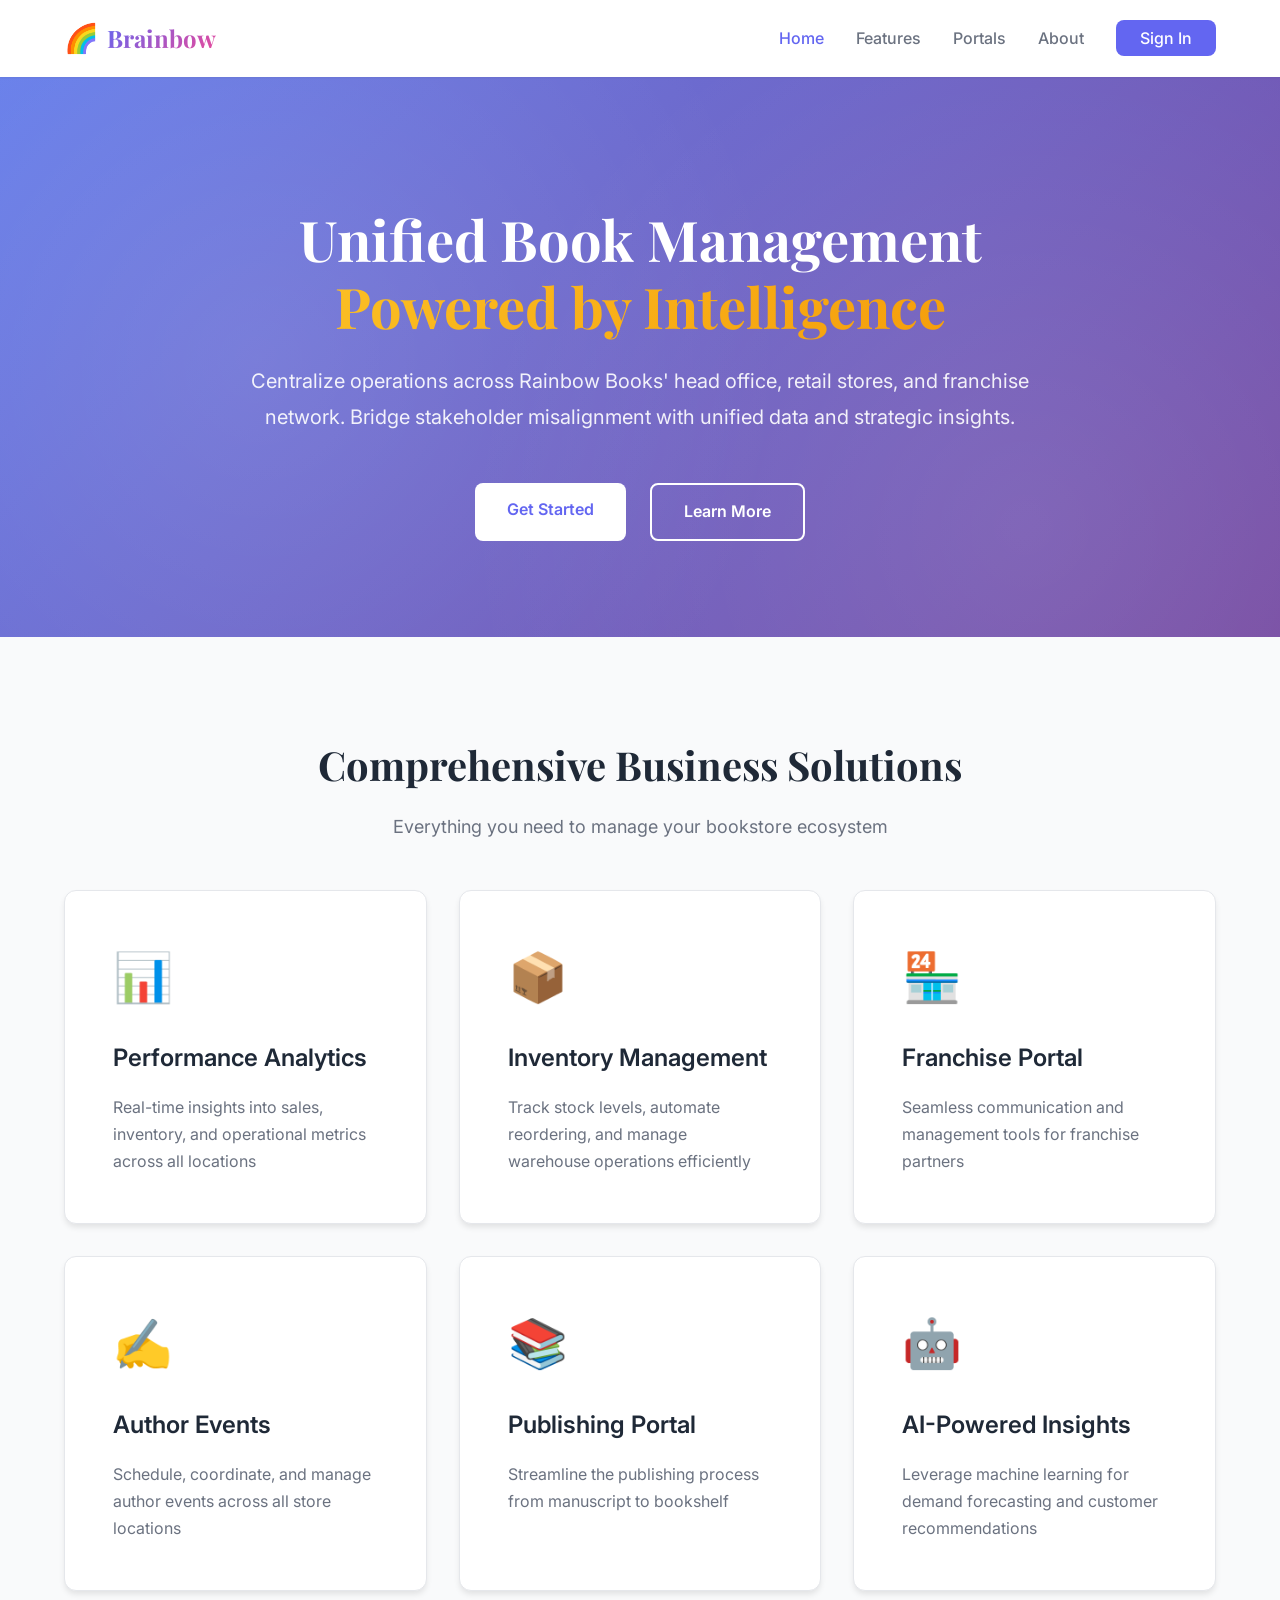
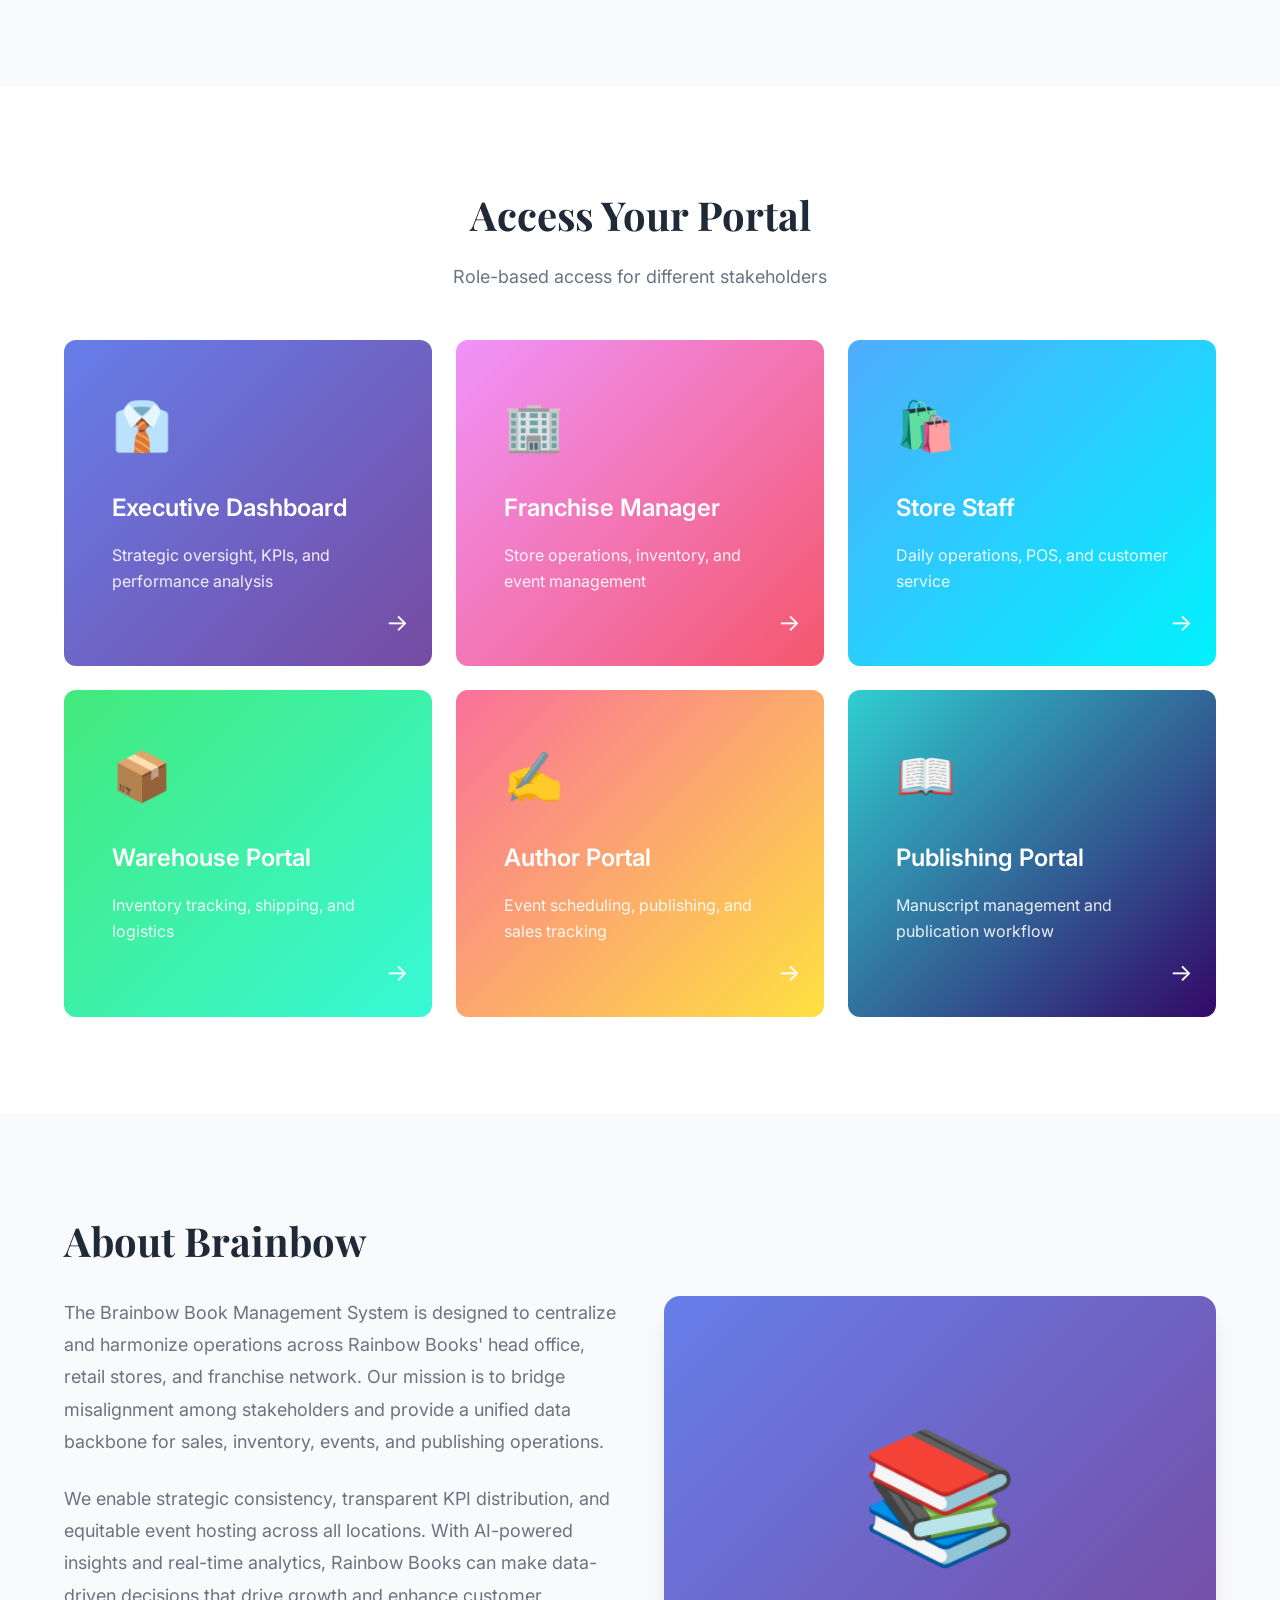
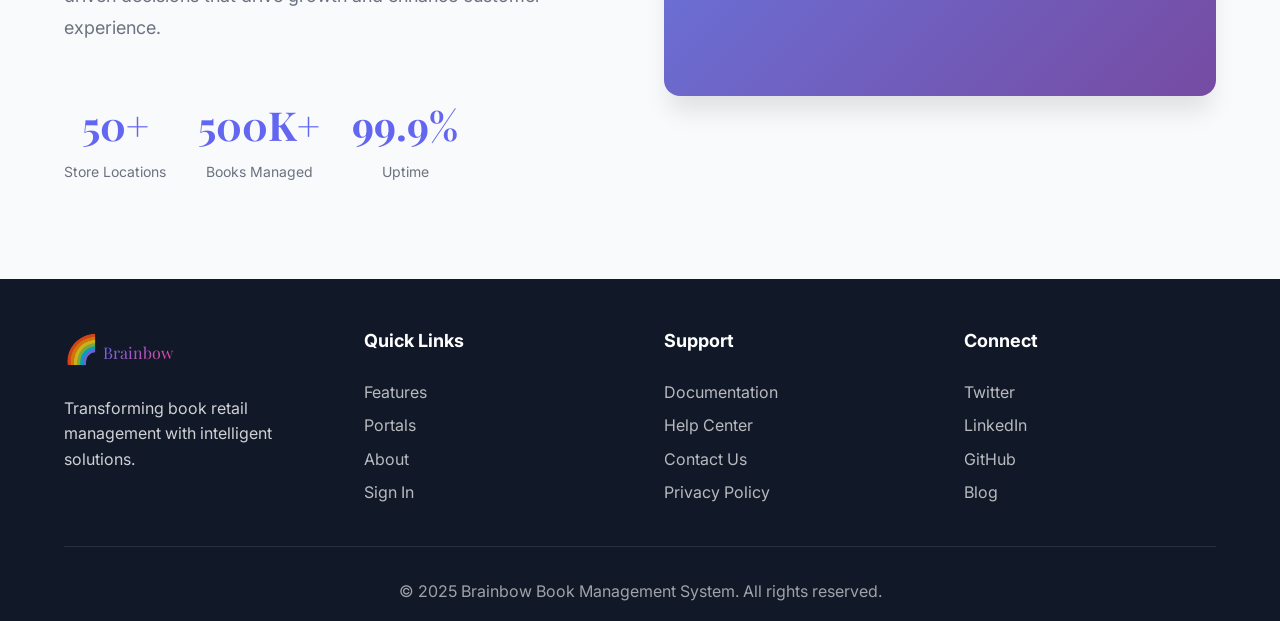
==== index.html @ 2e77a3ae "Implement initial project structure and setup" ====
<!DOCTYPE html>
<html lang="en">
<head>
    <meta charset="UTF-8">
    <meta name="viewport" content="width=device-width, initial-scale=1.0">
    <title>Brainbow Book Management System</title>
    <link rel="stylesheet" href="styles.css">
    <link rel="preconnect" href="https://fonts.googleapis.com">
    <link rel="preconnect" href="https://fonts.gstatic.com" crossorigin>
    <link href="https://fonts.googleapis.com/css2?family=Inter:wght@300;400;500;600;700&family=Playfair+Display:wght@600;700&display=swap" rel="stylesheet">
</head>
<body>
    <!-- Navigation -->
    <nav class="navbar">
        <div class="container">
            <div class="nav-brand">
                <div class="logo">
                    <span class="rainbow-icon">🌈</span>
                    <span class="brand-text">Brainbow</span>
                </div>
            </div>
            <ul class="nav-menu">
                <li><a href="index.html" class="active">Home</a></li>
                <li><a href="#features">Features</a></li>
                <li><a href="#portals">Portals</a></li>
                <li><a href="#about">About</a></li>
                <li><a href="login.html" class="btn-login">Sign In</a></li>
            </ul>
            <div class="hamburger">
                <span></span>
                <span></span>
                <span></span>
            </div>
        </div>
    </nav>

    <!-- Hero Section -->
    <section class="hero">
        <div class="hero-background"></div>
        <div class="container">
            <div class="hero-content">
                <h1 class="hero-title">
                    Unified Book Management <br>
                    <span class="gradient-text">Powered by Intelligence</span>
                </h1>
                <p class="hero-subtitle">
                    Centralize operations across Rainbow Books' head office, retail stores, and franchise network. 
                    Bridge stakeholder misalignment with unified data and strategic insights.
                </p>
                <div class="hero-buttons">
                    <a href="login.html" class="btn btn-primary">Get Started</a>
                    <a href="#features" class="btn btn-secondary">Learn More</a>
                </div>
            </div>
        </div>
    </section>

    <!-- Features Section -->
    <section id="features" class="features">
        <div class="container">
            <div class="section-header">
                <h2>Comprehensive Business Solutions</h2>
                <p>Everything you need to manage your bookstore ecosystem</p>
            </div>
            <div class="features-grid">
                <div class="feature-card">
                    <div class="feature-icon">📊</div>
                    <h3>Performance Analytics</h3>
                    <p>Real-time insights into sales, inventory, and operational metrics across all locations</p>
                </div>
                <div class="feature-card">
                    <div class="feature-icon">📦</div>
                    <h3>Inventory Management</h3>
                    <p>Track stock levels, automate reordering, and manage warehouse operations efficiently</p>
                </div>
                <div class="feature-card">
                    <div class="feature-icon">🏪</div>
                    <h3>Franchise Portal</h3>
                    <p>Seamless communication and management tools for franchise partners</p>
                </div>
                <div class="feature-card">
                    <div class="feature-icon">✍️</div>
                    <h3>Author Events</h3>
                    <p>Schedule, coordinate, and manage author events across all store locations</p>
                </div>
                <div class="feature-card">
                    <div class="feature-icon">📚</div>
                    <h3>Publishing Portal</h3>
                    <p>Streamline the publishing process from manuscript to bookshelf</p>
                </div>
                <div class="feature-card">
                    <div class="feature-icon">🤖</div>
                    <h3>AI-Powered Insights</h3>
                    <p>Leverage machine learning for demand forecasting and customer recommendations</p>
                </div>
            </div>
        </div>
    </section>

    <!-- Portals Section -->
    <section id="portals" class="portals">
        <div class="container">
            <div class="section-header">
                <h2>Access Your Portal</h2>
                <p>Role-based access for different stakeholders</p>
            </div>
            <div class="portals-grid">
                <a href="executive-dashboard.html" class="portal-card">
                    <div class="portal-icon">👔</div>
                    <h3>Executive Dashboard</h3>
                    <p>Strategic oversight, KPIs, and performance analysis</p>
                    <span class="portal-arrow">→</span>
                </a>
                <a href="franchise-portal.html" class="portal-card">
                    <div class="portal-icon">🏢</div>
                    <h3>Franchise Manager</h3>
                    <p>Store operations, inventory, and event management</p>
                    <span class="portal-arrow">→</span>
                </a>
                <a href="store-portal.html" class="portal-card">
                    <div class="portal-icon">🛍️</div>
                    <h3>Store Staff</h3>
                    <p>Daily operations, POS, and customer service</p>
                    <span class="portal-arrow">→</span>
                </a>
                <a href="warehouse-portal.html" class="portal-card">
                    <div class="portal-icon">📦</div>
                    <h3>Warehouse Portal</h3>
                    <p>Inventory tracking, shipping, and logistics</p>
                    <span class="portal-arrow">→</span>
                </a>
                <a href="author-portal.html" class="portal-card">
                    <div class="portal-icon">✍️</div>
                    <h3>Author Portal</h3>
                    <p>Event scheduling, publishing, and sales tracking</p>
                    <span class="portal-arrow">→</span>
                </a>
                <a href="publishing-portal.html" class="portal-card">
                    <div class="portal-icon">📖</div>
                    <h3>Publishing Portal</h3>
                    <p>Manuscript management and publication workflow</p>
                    <span class="portal-arrow">→</span>
                </a>
            </div>
        </div>
    </section>

    <!-- About Section -->
    <section id="about" class="about">
        <div class="container">
            <div class="about-content">
                <div class="about-text">
                    <h2>About Brainbow</h2>
                    <p>
                        The Brainbow Book Management System is designed to centralize and harmonize operations 
                        across Rainbow Books' head office, retail stores, and franchise network. Our mission is 
                        to bridge misalignment among stakeholders and provide a unified data backbone for sales, 
                        inventory, events, and publishing operations.
                    </p>
                    <p>
                        We enable strategic consistency, transparent KPI distribution, and equitable event hosting 
                        across all locations. With AI-powered insights and real-time analytics, Rainbow Books can 
                        make data-driven decisions that drive growth and enhance customer experience.
                    </p>
                    <div class="stats">
                        <div class="stat">
                            <div class="stat-number">50+</div>
                            <div class="stat-label">Store Locations</div>
                        </div>
                        <div class="stat">
                            <div class="stat-number">500K+</div>
                            <div class="stat-label">Books Managed</div>
                        </div>
                        <div class="stat">
                            <div class="stat-number">99.9%</div>
                            <div class="stat-label">Uptime</div>
                        </div>
                    </div>
                </div>
                <div class="about-image">
                    <div class="image-placeholder">
                        <span class="large-icon">📚</span>
                    </div>
                </div>
            </div>
        </div>
    </section>

    <!-- Footer -->
    <footer class="footer">
        <div class="container">
            <div class="footer-content">
                <div class="footer-section">
                    <div class="logo">
                        <span class="rainbow-icon">🌈</span>
                        <span class="brand-text">Brainbow</span>
                    </div>
                    <p>Transforming book retail management with intelligent solutions.</p>
                </div>
                <div class="footer-section">
                    <h4>Quick Links</h4>
                    <ul>
                        <li><a href="#features">Features</a></li>
                        <li><a href="#portals">Portals</a></li>
                        <li><a href="#about">About</a></li>
                        <li><a href="login.html">Sign In</a></li>
                    </ul>
                </div>
                <div class="footer-section">
                    <h4>Support</h4>
                    <ul>
                        <li><a href="#">Documentation</a></li>
                        <li><a href="#">Help Center</a></li>
                        <li><a href="#">Contact Us</a></li>
                        <li><a href="#">Privacy Policy</a></li>
                    </ul>
                </div>
                <div class="footer-section">
                    <h4>Connect</h4>
                    <ul>
                        <li><a href="#">Twitter</a></li>
                        <li><a href="#">LinkedIn</a></li>
                        <li><a href="#">GitHub</a></li>
                        <li><a href="#">Blog</a></li>
                    </ul>
                </div>
            </div>
            <div class="footer-bottom">
                <p>&copy; 2025 Brainbow Book Management System. All rights reserved.</p>
            </div>
        </div>
    </footer>

    <script src="script.js"></script>
</body>
</html>
---- styles.css ----
/* ===================================
   Global Styles & Variables
   =================================== */

:root {
    /* Color Palette */
    --primary-color: #6366f1;
    --primary-dark: #4f46e5;
    --primary-light: #818cf8;
    --secondary-color: #ec4899;
    --accent-color: #f59e0b;
    
    --success-color: #10b981;
    --warning-color: #f59e0b;
    --danger-color: #ef4444;
    --info-color: #3b82f6;
    
    --text-primary: #1f2937;
    --text-secondary: #6b7280;
    --text-light: #9ca3af;
    
    --bg-primary: #ffffff;
    --bg-secondary: #f9fafb;
    --bg-dark: #111827;
    
    --border-color: #e5e7eb;
    --shadow-sm: 0 1px 2px 0 rgba(0, 0, 0, 0.05);
    --shadow-md: 0 4px 6px -1px rgba(0, 0, 0, 0.1);
    --shadow-lg: 0 10px 15px -3px rgba(0, 0, 0, 0.1);
    --shadow-xl: 0 20px 25px -5px rgba(0, 0, 0, 0.1);
    
    /* Typography */
    --font-body: 'Inter', sans-serif;
    --font-heading: 'Playfair Display', serif;
    
    /* Spacing */
    --spacing-xs: 0.5rem;
    --spacing-sm: 1rem;
    --spacing-md: 1.5rem;
    --spacing-lg: 2rem;
    --spacing-xl: 3rem;
    
    /* Border Radius */
    --radius-sm: 0.375rem;
    --radius-md: 0.5rem;
    --radius-lg: 0.75rem;
    --radius-xl: 1rem;
}

* {
    margin: 0;
    padding: 0;
    box-sizing: border-box;
}

html {
    scroll-behavior: smooth;
}

body {
    font-family: var(--font-body);
    color: var(--text-primary);
    background-color: var(--bg-primary);
    line-height: 1.6;
    overflow-x: hidden;
}

.container {
    max-width: 1200px;
    margin: 0 auto;
    padding: 0 var(--spacing-md);
}

/* ===================================
   Navigation Bar
   =================================== */

.navbar {
    background: rgba(255, 255, 255, 0.95);
    backdrop-filter: blur(10px);
    box-shadow: var(--shadow-sm);
    position: sticky;
    top: 0;
    z-index: 1000;
    transition: all 0.3s ease;
}

.navbar .container {
    display: flex;
    justify-content: space-between;
    align-items: center;
    padding: var(--spacing-sm) var(--spacing-md);
}

.nav-brand .logo {
    display: flex;
    align-items: center;
    gap: 0.5rem;
    font-size: 1.5rem;
    font-weight: 700;
    text-decoration: none;
    color: var(--text-primary);
}

.rainbow-icon {
    font-size: 1.75rem;
}

.brand-text {
    background: linear-gradient(135deg, var(--primary-color), var(--secondary-color));
    -webkit-background-clip: text;
    -webkit-text-fill-color: transparent;
    background-clip: text;
    font-family: var(--font-heading);
}

.nav-menu {
    display: flex;
    list-style: none;
    gap: var(--spacing-lg);
    align-items: center;
}

.nav-menu a {
    text-decoration: none;
    color: var(--text-secondary);
    font-weight: 500;
    transition: color 0.3s ease;
    padding: 0.5rem 0;
}

.nav-menu a:hover,
.nav-menu a.active {
    color: var(--primary-color);
}

.btn-login {
    background: var(--primary-color);
    color: white !important;
    padding: 0.5rem 1.5rem !important;
    border-radius: var(--radius-md);
    transition: all 0.3s ease;
}

.btn-login:hover {
    background: var(--primary-dark);
    transform: translateY(-2px);
}

.hamburger {
    display: none;
    flex-direction: column;
    cursor: pointer;
    gap: 0.25rem;
}

.hamburger span {
    width: 25px;
    height: 3px;
    background: var(--text-primary);
    border-radius: 3px;
    transition: all 0.3s ease;
}

/* ===================================
   Hero Section
   =================================== */

.hero {
    position: relative;
    padding: 8rem 0 6rem;
    overflow: hidden;
    background: linear-gradient(135deg, #667eea 0%, #764ba2 100%);
}

.hero-background {
    position: absolute;
    top: 0;
    left: 0;
    width: 100%;
    height: 100%;
    background: 
        radial-gradient(circle at 20% 50%, rgba(255, 255, 255, 0.1) 0%, transparent 50%),
        radial-gradient(circle at 80% 80%, rgba(255, 255, 255, 0.1) 0%, transparent 50%);
    z-index: 1;
}

.hero .container {
    position: relative;
    z-index: 2;
}

.hero-content {
    max-width: 800px;
    text-align: center;
    margin: 0 auto;
}

.hero-title {
    font-family: var(--font-heading);
    font-size: 3.5rem;
    font-weight: 700;
    color: white;
    margin-bottom: var(--spacing-md);
    line-height: 1.2;
}

.gradient-text {
    background: linear-gradient(135deg, #fbbf24, #f59e0b);
    -webkit-background-clip: text;
    -webkit-text-fill-color: transparent;
    background-clip: text;
}

.hero-subtitle {
    font-size: 1.25rem;
    color: rgba(255, 255, 255, 0.9);
    margin-bottom: var(--spacing-xl);
    line-height: 1.8;
}

.hero-buttons {
    display: flex;
    gap: var(--spacing-md);
    justify-content: center;
    flex-wrap: wrap;
}

.btn {
    padding: 0.875rem 2rem;
    font-size: 1rem;
    font-weight: 600;
    text-decoration: none;
    border-radius: var(--radius-md);
    transition: all 0.3s ease;
    display: inline-block;
}

.btn-primary {
    background: white;
    color: var(--primary-color);
}

.btn-primary:hover {
    transform: translateY(-3px);
    box-shadow: var(--shadow-xl);
}

.btn-secondary {
    background: transparent;
    color: white;
    border: 2px solid white;
}

.btn-secondary:hover {
    background: white;
    color: var(--primary-color);
}

/* ===================================
   Section Headers
   =================================== */

.section-header {
    text-align: center;
    margin-bottom: var(--spacing-xl);
}

.section-header h2 {
    font-family: var(--font-heading);
    font-size: 2.5rem;
    color: var(--text-primary);
    margin-bottom: var(--spacing-sm);
}

.section-header p {
    font-size: 1.125rem;
    color: var(--text-secondary);
}

/* ===================================
   Features Section
   =================================== */

.features {
    padding: 6rem 0;
    background: var(--bg-secondary);
}

.features-grid {
    display: grid;
    grid-template-columns: repeat(auto-fit, minmax(300px, 1fr));
    gap: var(--spacing-lg);
}

.feature-card {
    background: white;
    padding: var(--spacing-xl);
    border-radius: var(--radius-lg);
    box-shadow: var(--shadow-md);
    transition: all 0.3s ease;
    border: 1px solid var(--border-color);
}

.feature-card:hover {
    transform: translateY(-5px);
    box-shadow: var(--shadow-xl);
}

.feature-icon {
    font-size: 3rem;
    margin-bottom: var(--spacing-md);
}

.feature-card h3 {
    font-size: 1.5rem;
    color: var(--text-primary);
    margin-bottom: var(--spacing-sm);
    font-weight: 600;
}

.feature-card p {
    color: var(--text-secondary);
    line-height: 1.7;
}

/* ===================================
   Portals Section
   =================================== */

.portals {
    padding: 6rem 0;
    background: white;
}

.portals-grid {
    display: grid;
    grid-template-columns: repeat(auto-fit, minmax(280px, 1fr));
    gap: var(--spacing-md);
}

.portal-card {
    position: relative;
    background: linear-gradient(135deg, #667eea 0%, #764ba2 100%);
    padding: var(--spacing-xl);
    border-radius: var(--radius-lg);
    text-decoration: none;
    color: white;
    transition: all 0.3s ease;
    overflow: hidden;
}

.portal-card::before {
    content: '';
    position: absolute;
    top: 0;
    left: 0;
    width: 100%;
    height: 100%;
    background: linear-gradient(135deg, rgba(255,255,255,0.1) 0%, transparent 100%);
    opacity: 0;
    transition: opacity 0.3s ease;
}

.portal-card:hover::before {
    opacity: 1;
}

.portal-card:hover {
    transform: translateY(-5px);
    box-shadow: var(--shadow-xl);
}

.portal-card:nth-child(1) {
    background: linear-gradient(135deg, #667eea 0%, #764ba2 100%);
}

.portal-card:nth-child(2) {
    background: linear-gradient(135deg, #f093fb 0%, #f5576c 100%);
}

.portal-card:nth-child(3) {
    background: linear-gradient(135deg, #4facfe 0%, #00f2fe 100%);
}

.portal-card:nth-child(4) {
    background: linear-gradient(135deg, #43e97b 0%, #38f9d7 100%);
}

.portal-card:nth-child(5) {
    background: linear-gradient(135deg, #fa709a 0%, #fee140 100%);
}

.portal-card:nth-child(6) {
    background: linear-gradient(135deg, #30cfd0 0%, #330867 100%);
}

.portal-icon {
    font-size: 3rem;
    margin-bottom: var(--spacing-md);
}

.portal-card h3 {
    font-size: 1.5rem;
    margin-bottom: var(--spacing-sm);
    font-weight: 600;
}

.portal-card p {
    color: rgba(255, 255, 255, 0.9);
    margin-bottom: var(--spacing-md);
}

.portal-arrow {
    position: absolute;
    bottom: var(--spacing-md);
    right: var(--spacing-md);
    font-size: 1.5rem;
    transition: transform 0.3s ease;
}

.portal-card:hover .portal-arrow {
    transform: translateX(5px);
}

/* ===================================
   About Section
   =================================== */

.about {
    padding: 6rem 0;
    background: var(--bg-secondary);
}

.about-content {
    display: grid;
    grid-template-columns: 1fr 1fr;
    gap: var(--spacing-xl);
    align-items: center;
}

.about-text h2 {
    font-family: var(--font-heading);
    font-size: 2.5rem;
    color: var(--text-primary);
    margin-bottom: var(--spacing-md);
}

.about-text p {
    font-size: 1.125rem;
    color: var(--text-secondary);
    margin-bottom: var(--spacing-md);
    line-height: 1.8;
}

.stats {
    display: flex;
    gap: var(--spacing-lg);
    margin-top: var(--spacing-xl);
}

.stat {
    text-align: center;
}

.stat-number {
    font-size: 2.5rem;
    font-weight: 700;
    color: var(--primary-color);
    font-family: var(--font-heading);
}

.stat-label {
    color: var(--text-secondary);
    font-size: 0.875rem;
    margin-top: 0.25rem;
}

.about-image {
    display: flex;
    justify-content: center;
    align-items: center;
}

.image-placeholder {
    width: 100%;
    height: 400px;
    background: linear-gradient(135deg, #667eea 0%, #764ba2 100%);
    border-radius: var(--radius-xl);
    display: flex;
    justify-content: center;
    align-items: center;
    box-shadow: var(--shadow-xl);
}

.large-icon {
    font-size: 8rem;
}

/* ===================================
   Footer
   =================================== */

.footer {
    background: var(--bg-dark);
    color: rgba(255, 255, 255, 0.8);
    padding: 3rem 0 1rem;
}

.footer-content {
    display: grid;
    grid-template-columns: repeat(auto-fit, minmax(200px, 1fr));
    gap: var(--spacing-xl);
    margin-bottom: var(--spacing-lg);
}

.footer-section h4 {
    color: white;
    margin-bottom: var(--spacing-md);
    font-size: 1.125rem;
}

.footer-section ul {
    list-style: none;
}

.footer-section ul li {
    margin-bottom: 0.5rem;
}

.footer-section a {
    color: rgba(255, 255, 255, 0.7);
    text-decoration: none;
    transition: color 0.3s ease;
}

.footer-section a:hover {
    color: var(--primary-light);
}

.footer-section .logo {
    margin-bottom: var(--spacing-md);
}

.footer-bottom {
    text-align: center;
    padding-top: var(--spacing-lg);
    border-top: 1px solid rgba(255, 255, 255, 0.1);
    color: rgba(255, 255, 255, 0.6);
}

/* ===================================
   Dashboard Styles
   =================================== */

.dashboard {
    min-height: 100vh;
    background: var(--bg-secondary);
}

.dashboard-header {
    background: white;
    padding: var(--spacing-lg) 0;
    box-shadow: var(--shadow-sm);
    margin-bottom: var(--spacing-lg);
}

.dashboard-title {
    display: flex;
    align-items: center;
    gap: var(--spacing-md);
}

.dashboard-title h1 {
    font-family: var(--font-heading);
    font-size: 2rem;
    color: var(--text-primary);
}

.dashboard-icon {
    font-size: 2.5rem;
}

.dashboard-content {
    padding: var(--spacing-lg) 0;
}

.dashboard-grid {
    display: grid;
    grid-template-columns: repeat(auto-fit, minmax(250px, 1fr));
    gap: var(--spacing-md);
    margin-bottom: var(--spacing-xl);
}

.stat-card {
    background: white;
    padding: var(--spacing-lg);
    border-radius: var(--radius-lg);
    box-shadow: var(--shadow-md);
    border-left: 4px solid var(--primary-color);
}

.stat-card.success {
    border-left-color: var(--success-color);
}

.stat-card.warning {
    border-left-color: var(--warning-color);
}

.stat-card.danger {
    border-left-color: var(--danger-color);
}

.stat-card h3 {
    font-size: 0.875rem;
    color: var(--text-secondary);
    text-transform: uppercase;
    letter-spacing: 0.5px;
    margin-bottom: 0.5rem;
}

.stat-value {
    font-size: 2rem;
    font-weight: 700;
    color: var(--text-primary);
}

.content-card {
    background: white;
    padding: var(--spacing-xl);
    border-radius: var(--radius-lg);
    box-shadow: var(--shadow-md);
    margin-bottom: var(--spacing-md);
}

.content-card h2 {
    font-size: 1.5rem;
    color: var(--text-primary);
    margin-bottom: var(--spacing-md);
    font-weight: 600;
}

.table-wrapper {
    overflow-x: auto;
}

table {
    width: 100%;
    border-collapse: collapse;
}

thead {
    background: var(--bg-secondary);
}

th {
    text-align: left;
    padding: var(--spacing-sm) var(--spacing-md);
    font-weight: 600;
    color: var(--text-secondary);
    font-size: 0.875rem;
    text-transform: uppercase;
    letter-spacing: 0.5px;
}

td {
    padding: var(--spacing-sm) var(--spacing-md);
    border-bottom: 1px solid var(--border-color);
}

tr:hover {
    background: var(--bg-secondary);
}

.badge {
    display: inline-block;
    padding: 0.25rem 0.75rem;
    border-radius: var(--radius-sm);
    font-size: 0.75rem;
    font-weight: 600;
    text-transform: uppercase;
    letter-spacing: 0.5px;
}

.badge-success {
    background: rgba(16, 185, 129, 0.1);
    color: var(--success-color);
}

.badge-warning {
    background: rgba(245, 158, 11, 0.1);
    color: var(--warning-color);
}

.badge-danger {
    background: rgba(239, 68, 68, 0.1);
    color: var(--danger-color);
}

.badge-info {
    background: rgba(59, 130, 246, 0.1);
    color: var(--info-color);
}

/* ===================================
   Login Page Styles
   =================================== */

.login-page {
    min-height: 100vh;
    display: flex;
    align-items: center;
    justify-content: center;
    background: linear-gradient(135deg, #667eea 0%, #764ba2 100%);
    padding: var(--spacing-lg);
}

.login-container {
    max-width: 450px;
    width: 100%;
}

.login-card {
    background: white;
    padding: var(--spacing-xl);
    border-radius: var(--radius-xl);
    box-shadow: var(--shadow-xl);
}

.login-header {
    text-align: center;
    margin-bottom: var(--spacing-xl);
}

.login-header .logo {
    display: flex;
    justify-content: center;
    align-items: center;
    gap: 0.5rem;
    font-size: 1.75rem;
    font-weight: 700;
    margin-bottom: var(--spacing-md);
}

.login-header h2 {
    font-size: 1.75rem;
    color: var(--text-primary);
    margin-bottom: 0.5rem;
}

.login-header p {
    color: var(--text-secondary);
}

.form-group {
    margin-bottom: var(--spacing-md);
}

.form-group label {
    display: block;
    margin-bottom: 0.5rem;
    color: var(--text-primary);
    font-weight: 500;
}

.form-group input,
.form-group select,
.form-group textarea {
    width: 100%;
    padding: 0.75rem 1rem;
    border: 1px solid var(--border-color);
    border-radius: var(--radius-md);
    font-size: 1rem;
    font-family: var(--font-body);
    transition: all 0.3s ease;
}

.form-group input:focus,
.form-group select:focus,
.form-group textarea:focus {
    outline: none;
    border-color: var(--primary-color);
    box-shadow: 0 0 0 3px rgba(99, 102, 241, 0.1);
}

.btn-full {
    width: 100%;
    padding: 0.875rem;
    background: var(--primary-color);
    color: white;
    border: none;
    border-radius: var(--radius-md);
    font-size: 1rem;
    font-weight: 600;
    cursor: pointer;
    transition: all 0.3s ease;
}

.btn-full:hover {
    background: var(--primary-dark);
    transform: translateY(-2px);
    box-shadow: var(--shadow-lg);
}

.login-footer {
    text-align: center;
    margin-top: var(--spacing-md);
    color: var(--text-secondary);
}

.login-footer a {
    color: var(--primary-color);
    text-decoration: none;
    font-weight: 500;
}

.login-footer a:hover {
    text-decoration: underline;
}

.divider {
    display: flex;
    align-items: center;
    text-align: center;
    margin: var(--spacing-md) 0;
    color: var(--text-light);
}

.divider::before,
.divider::after {
    content: '';
    flex: 1;
    border-bottom: 1px solid var(--border-color);
}

.divider span {
    padding: 0 var(--spacing-sm);
}

.role-selector {
    display: grid;
    grid-template-columns: repeat(2, 1fr);
    gap: var(--spacing-sm);
    margin-bottom: var(--spacing-md);
}

.role-option {
    padding: var(--spacing-sm);
    border: 2px solid var(--border-color);
    border-radius: var(--radius-md);
    text-align: center;
    cursor: pointer;
    transition: all 0.3s ease;
}

.role-option:hover {
    border-color: var(--primary-color);
    background: rgba(99, 102, 241, 0.05);
}

.role-option.selected {
    border-color: var(--primary-color);
    background: rgba(99, 102, 241, 0.1);
}

.role-option-icon {
    font-size: 2rem;
    margin-bottom: 0.5rem;
}

.role-option-name {
    font-size: 0.875rem;
    font-weight: 500;
    color: var(--text-primary);
}

/* ===================================
   Responsive Design
   =================================== */

@media (max-width: 768px) {
    .hamburger {
        display: flex;
    }
    
    .nav-menu {
        position: fixed;
        left: -100%;
        top: 70px;
        flex-direction: column;
        background: white;
        width: 100%;
        text-align: center;
        transition: 0.3s;
        box-shadow: var(--shadow-lg);
        padding: var(--spacing-lg) 0;
    }
    
    .nav-menu.active {
        left: 0;
    }
    
    .hero-title {
        font-size: 2.5rem;
    }
    
    .hero-subtitle {
        font-size: 1.125rem;
    }
    
    .about-content {
        grid-template-columns: 1fr;
    }
    
    .stats {
        flex-direction: column;
        gap: var(--spacing-md);
    }
    
    .section-header h2 {
        font-size: 2rem;
    }
    
    .dashboard-grid {
        grid-template-columns: 1fr;
    }
}

@media (max-width: 480px) {
    .hero-title {
        font-size: 2rem;
    }
    
    .hero-buttons {
        flex-direction: column;
    }
    
    .btn {
        width: 100%;
    }
    
    .role-selector {
        grid-template-columns: 1fr;
    }
}

/* ===================================
   Utility Classes
   =================================== */

.text-center {
    text-align: center;
}

.mt-1 { margin-top: var(--spacing-sm); }
.mt-2 { margin-top: var(--spacing-md); }
.mt-3 { margin-top: var(--spacing-lg); }

.mb-1 { margin-bottom: var(--spacing-sm); }
.mb-2 { margin-bottom: var(--spacing-md); }
.mb-3 { margin-bottom: var(--spacing-lg); }
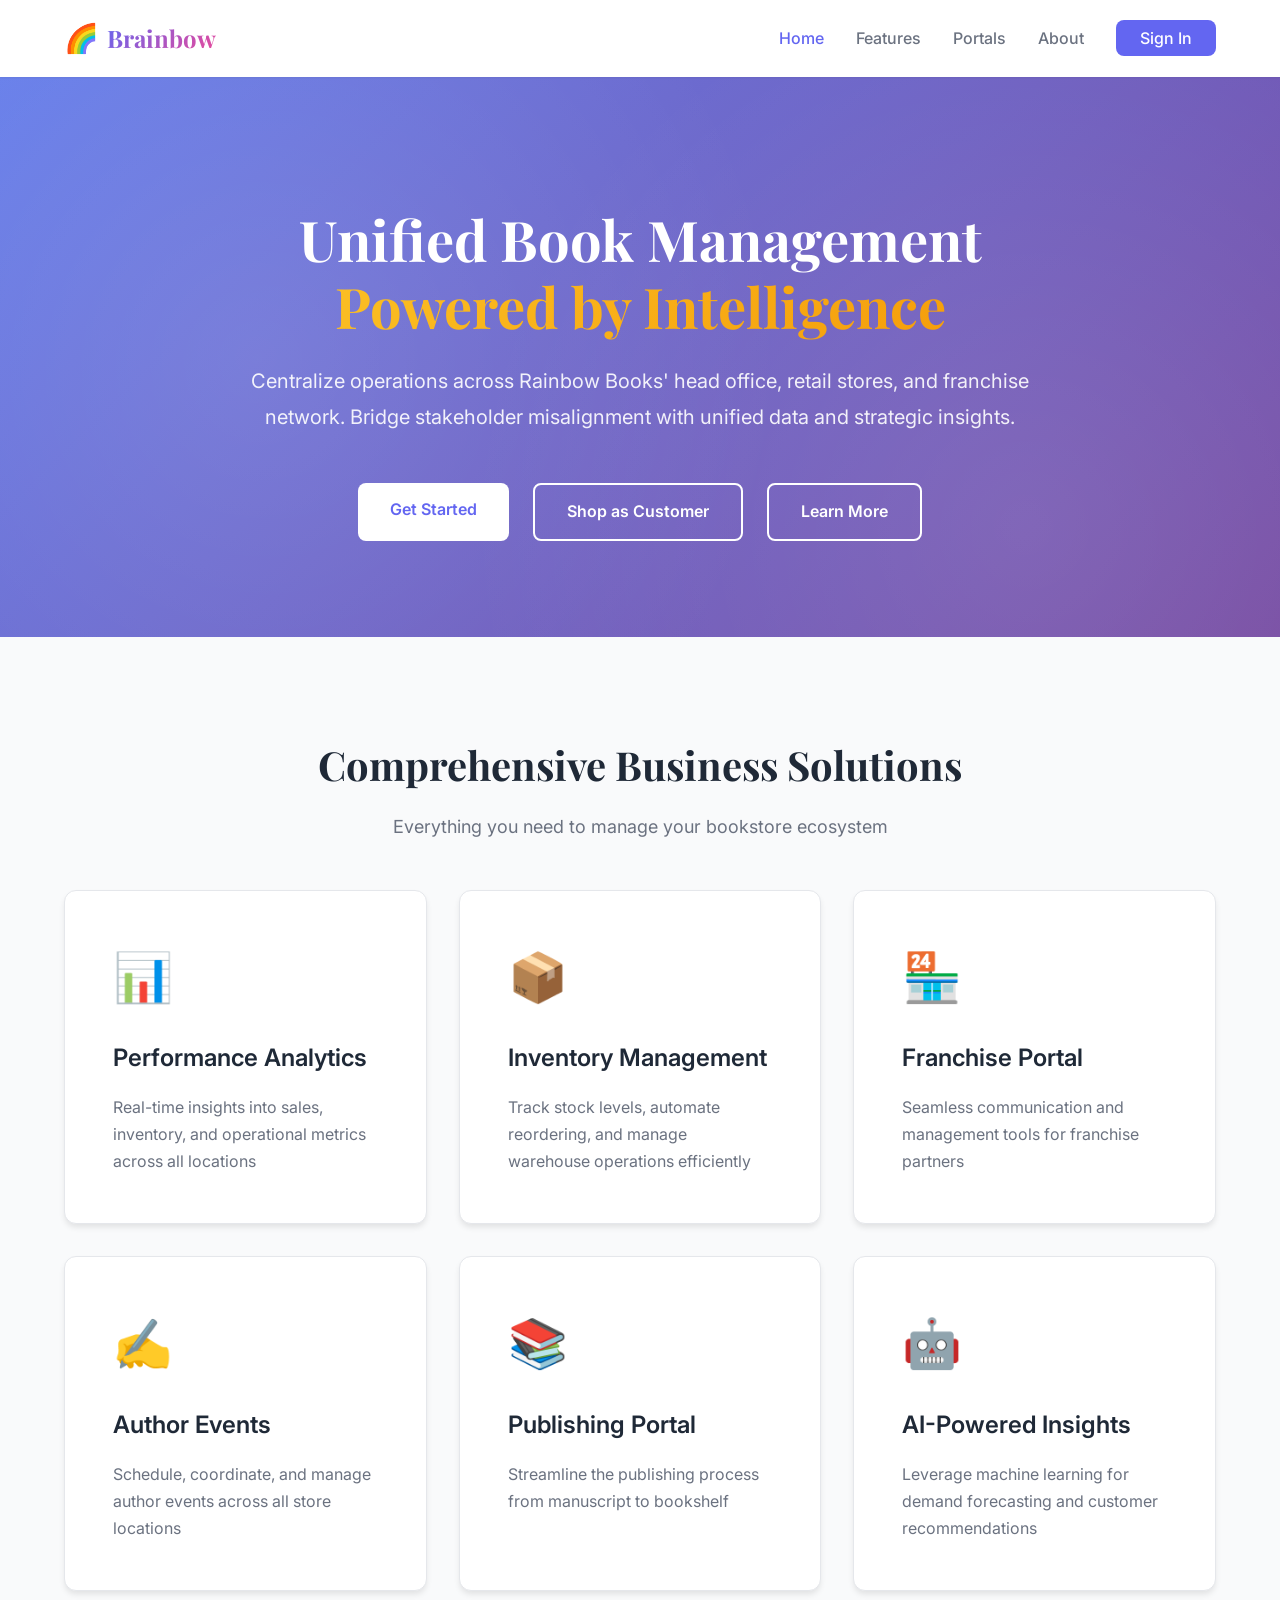
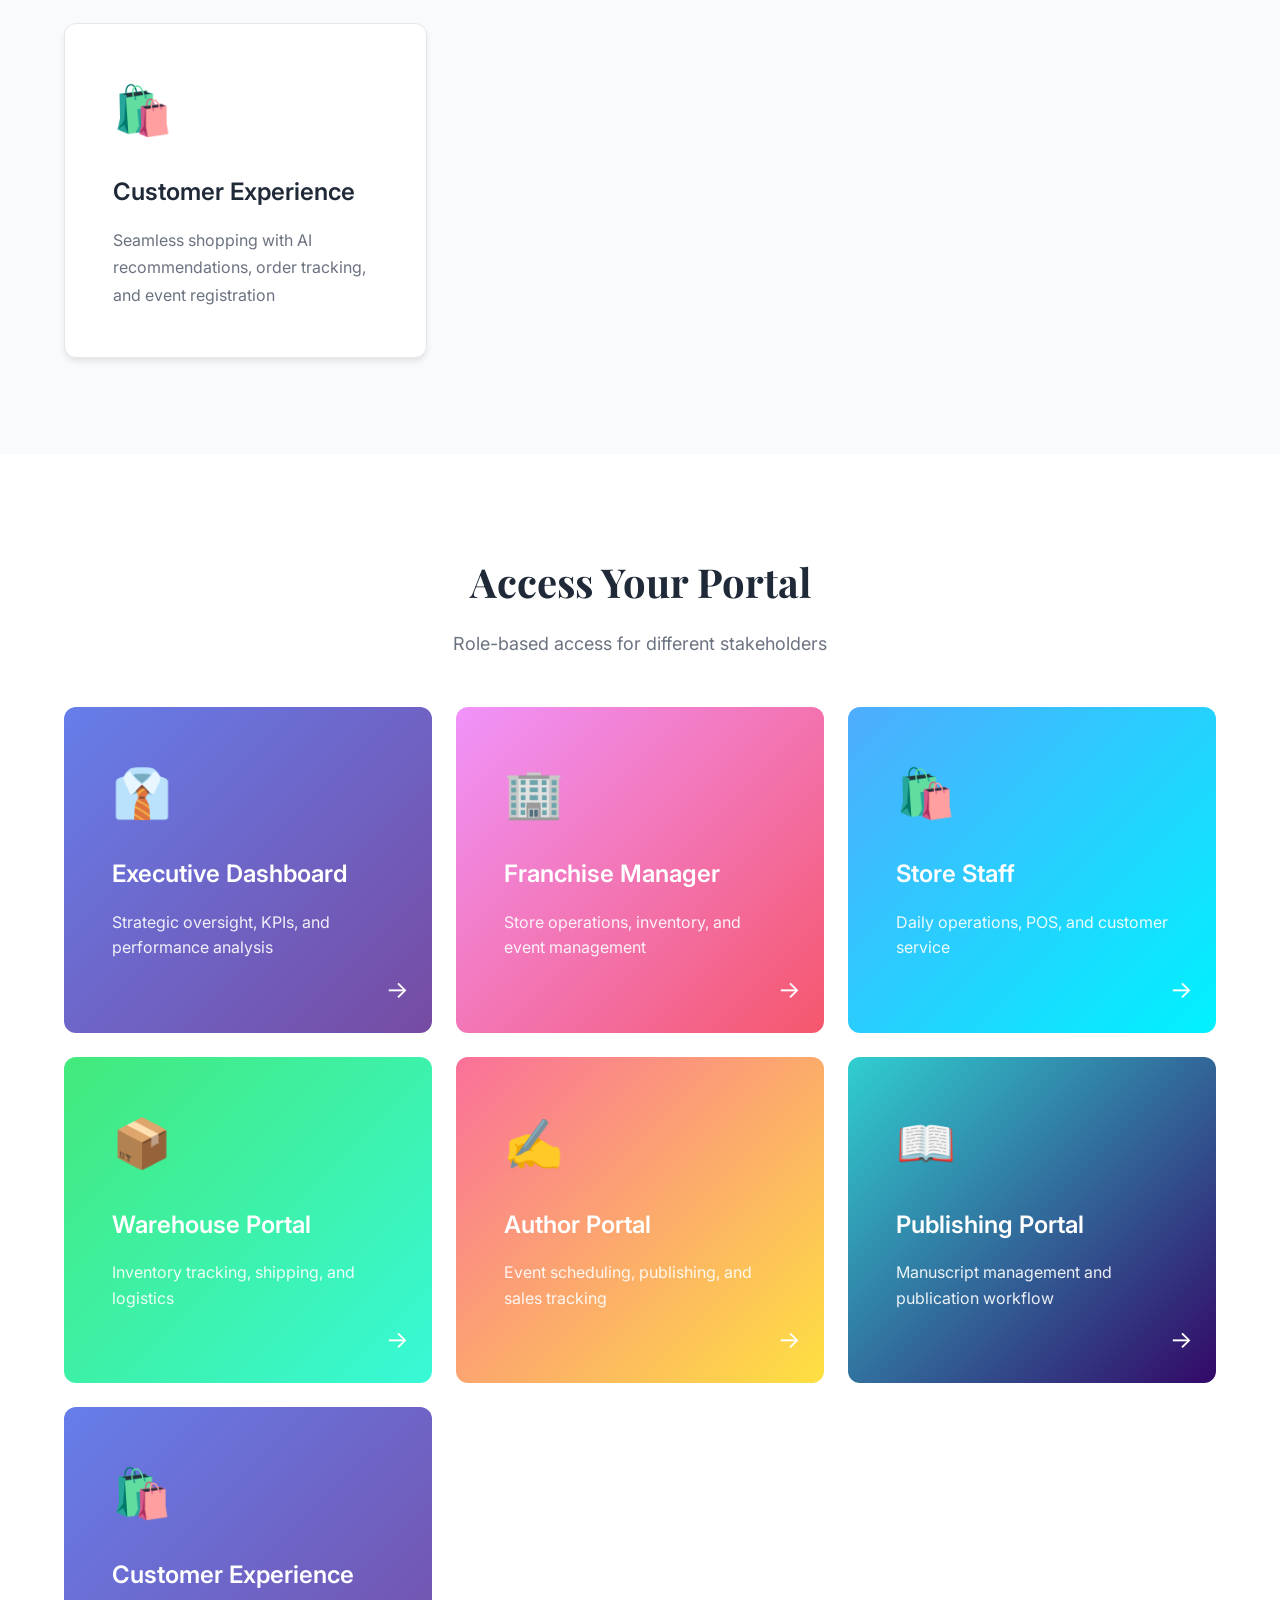
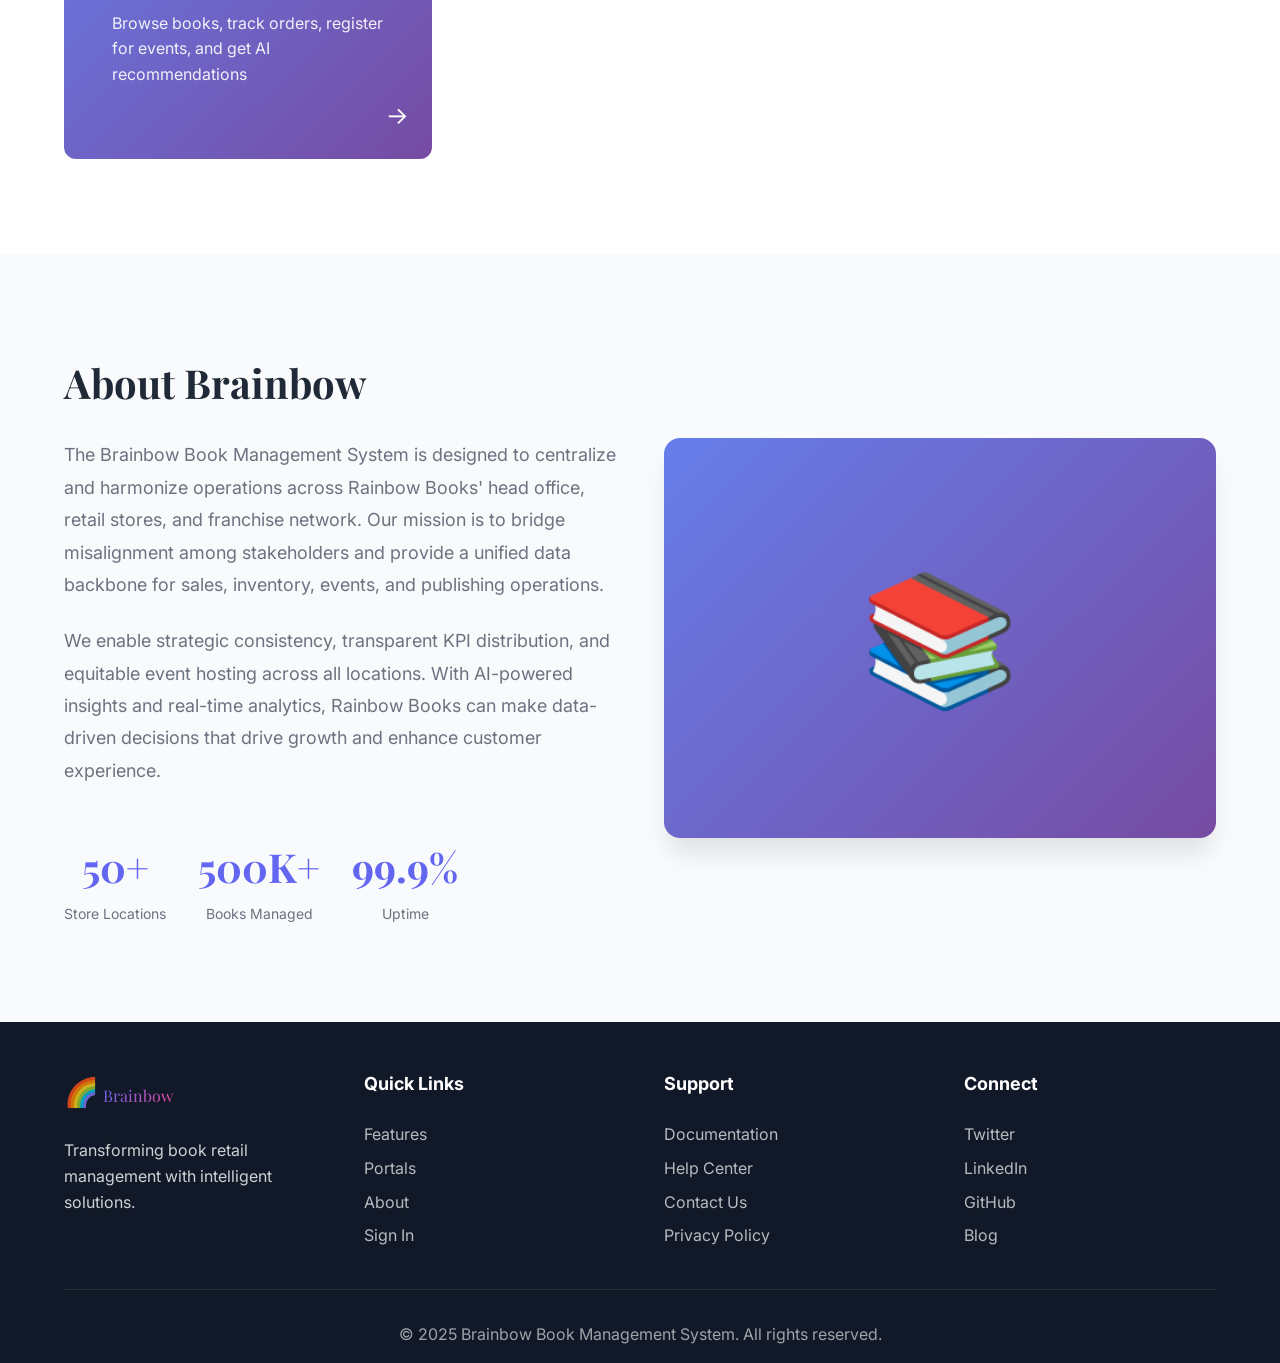
==== commit 4fd24144: "Enhance portal interfaces with new features and updates. Added navigation links for royalties, relea" ====
--- a/index.html
+++ b/index.html
@@ -49,6 +49,7 @@
                 </p>
                 <div class="hero-buttons">
                     <a href="login.html" class="btn btn-primary">Get Started</a>
+                    <a href="customer-portal.html" class="btn btn-secondary">Shop as Customer</a>
                     <a href="#features" class="btn btn-secondary">Learn More</a>
                 </div>
             </div>
@@ -92,6 +93,11 @@
                     <div class="feature-icon">🤖</div>
                     <h3>AI-Powered Insights</h3>
                     <p>Leverage machine learning for demand forecasting and customer recommendations</p>
+                </div>
+                <div class="feature-card">
+                    <div class="feature-icon">🛍️</div>
+                    <h3>Customer Experience</h3>
+                    <p>Seamless shopping with AI recommendations, order tracking, and event registration</p>
                 </div>
             </div>
         </div>
@@ -139,6 +145,12 @@
                     <div class="portal-icon">📖</div>
                     <h3>Publishing Portal</h3>
                     <p>Manuscript management and publication workflow</p>
+                    <span class="portal-arrow">→</span>
+                </a>
+                <a href="customer-portal.html" class="portal-card">
+                    <div class="portal-icon">🛍️</div>
+                    <h3>Customer Experience</h3>
+                    <p>Browse books, track orders, register for events, and get AI recommendations</p>
                     <span class="portal-arrow">→</span>
                 </a>
             </div>
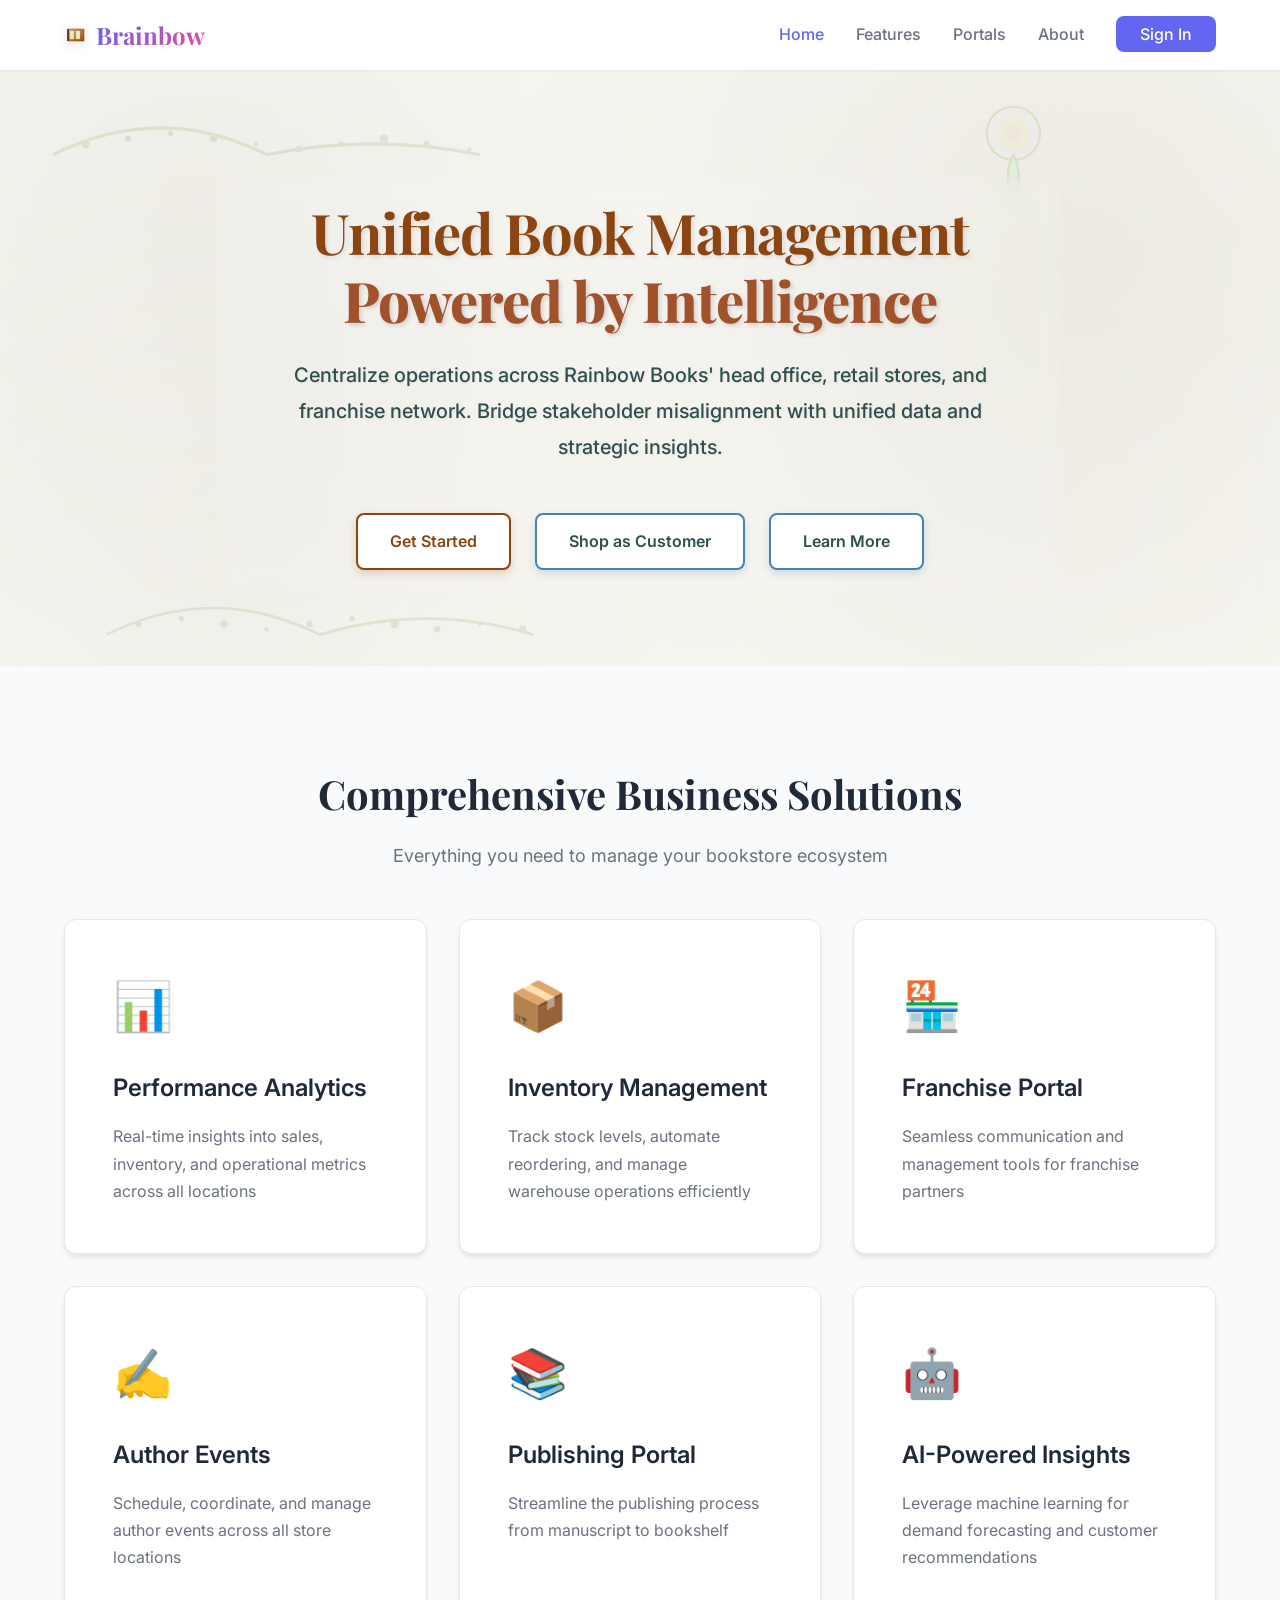
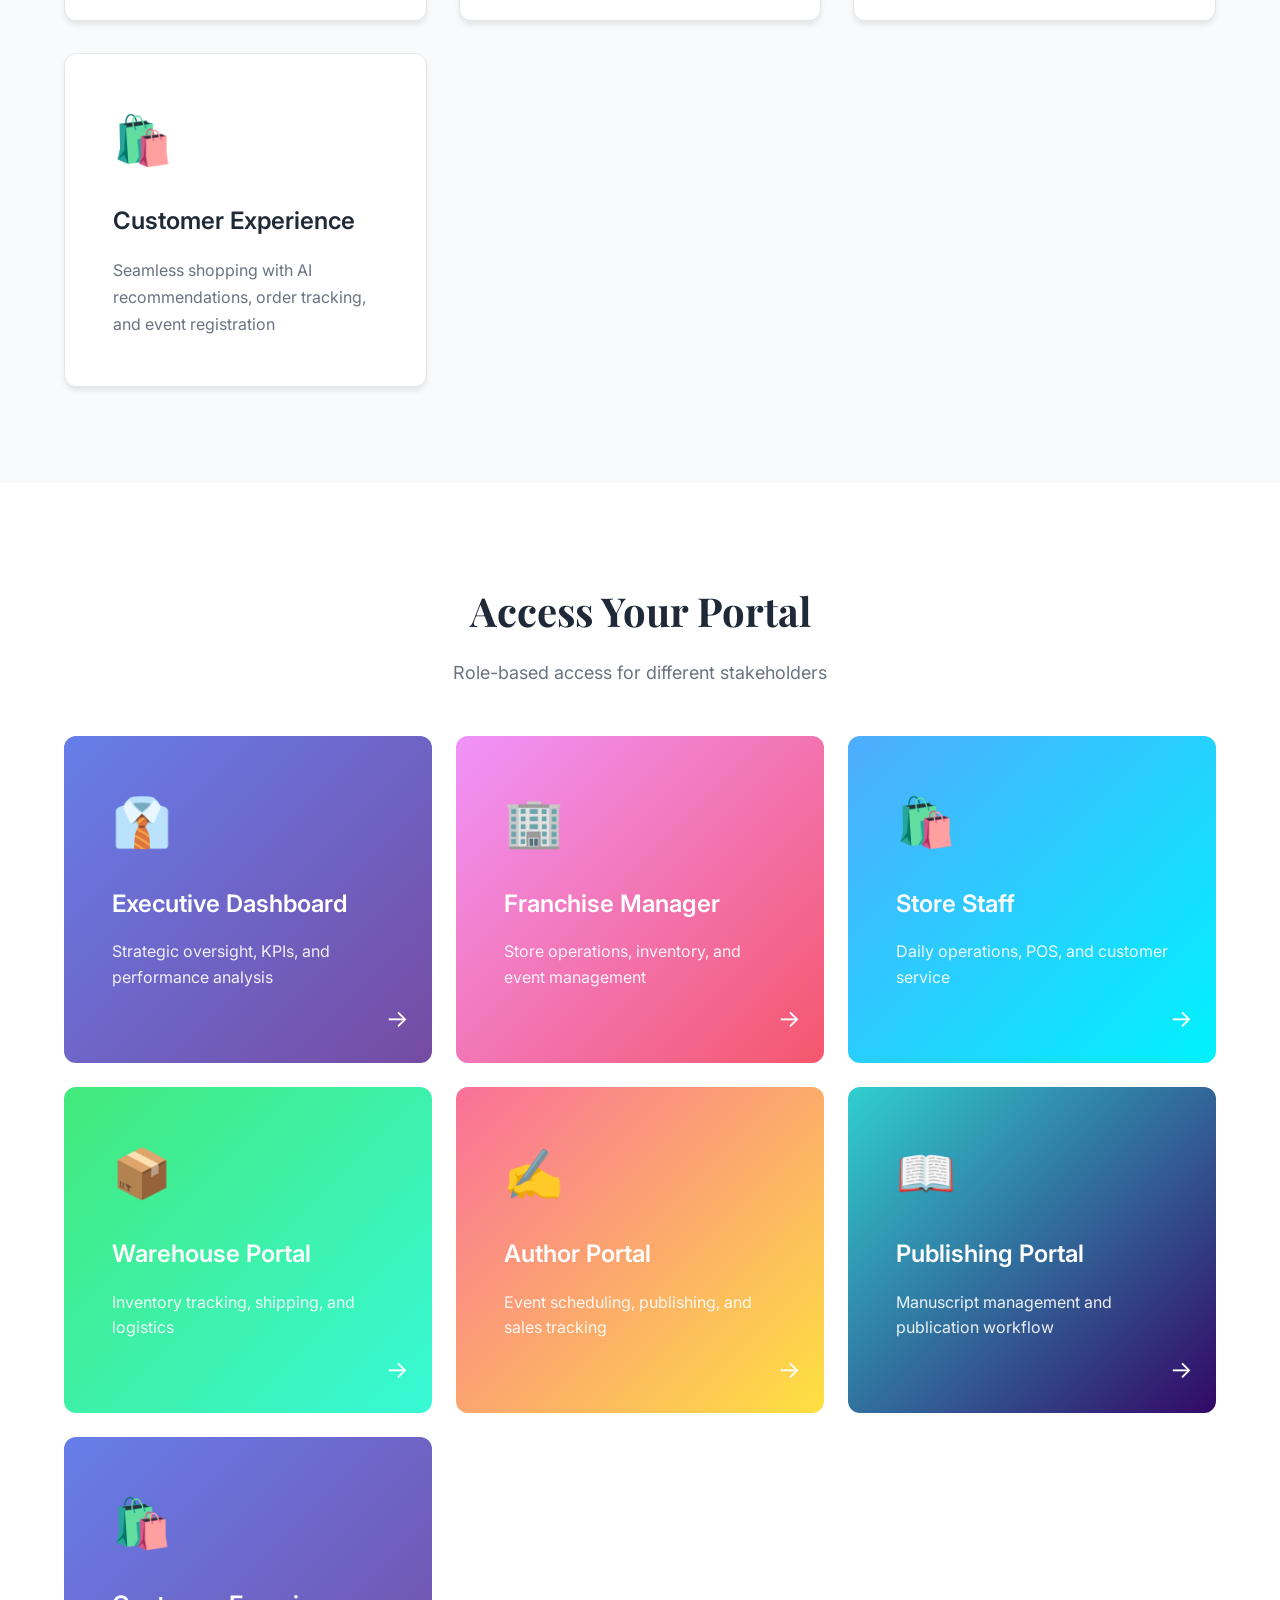
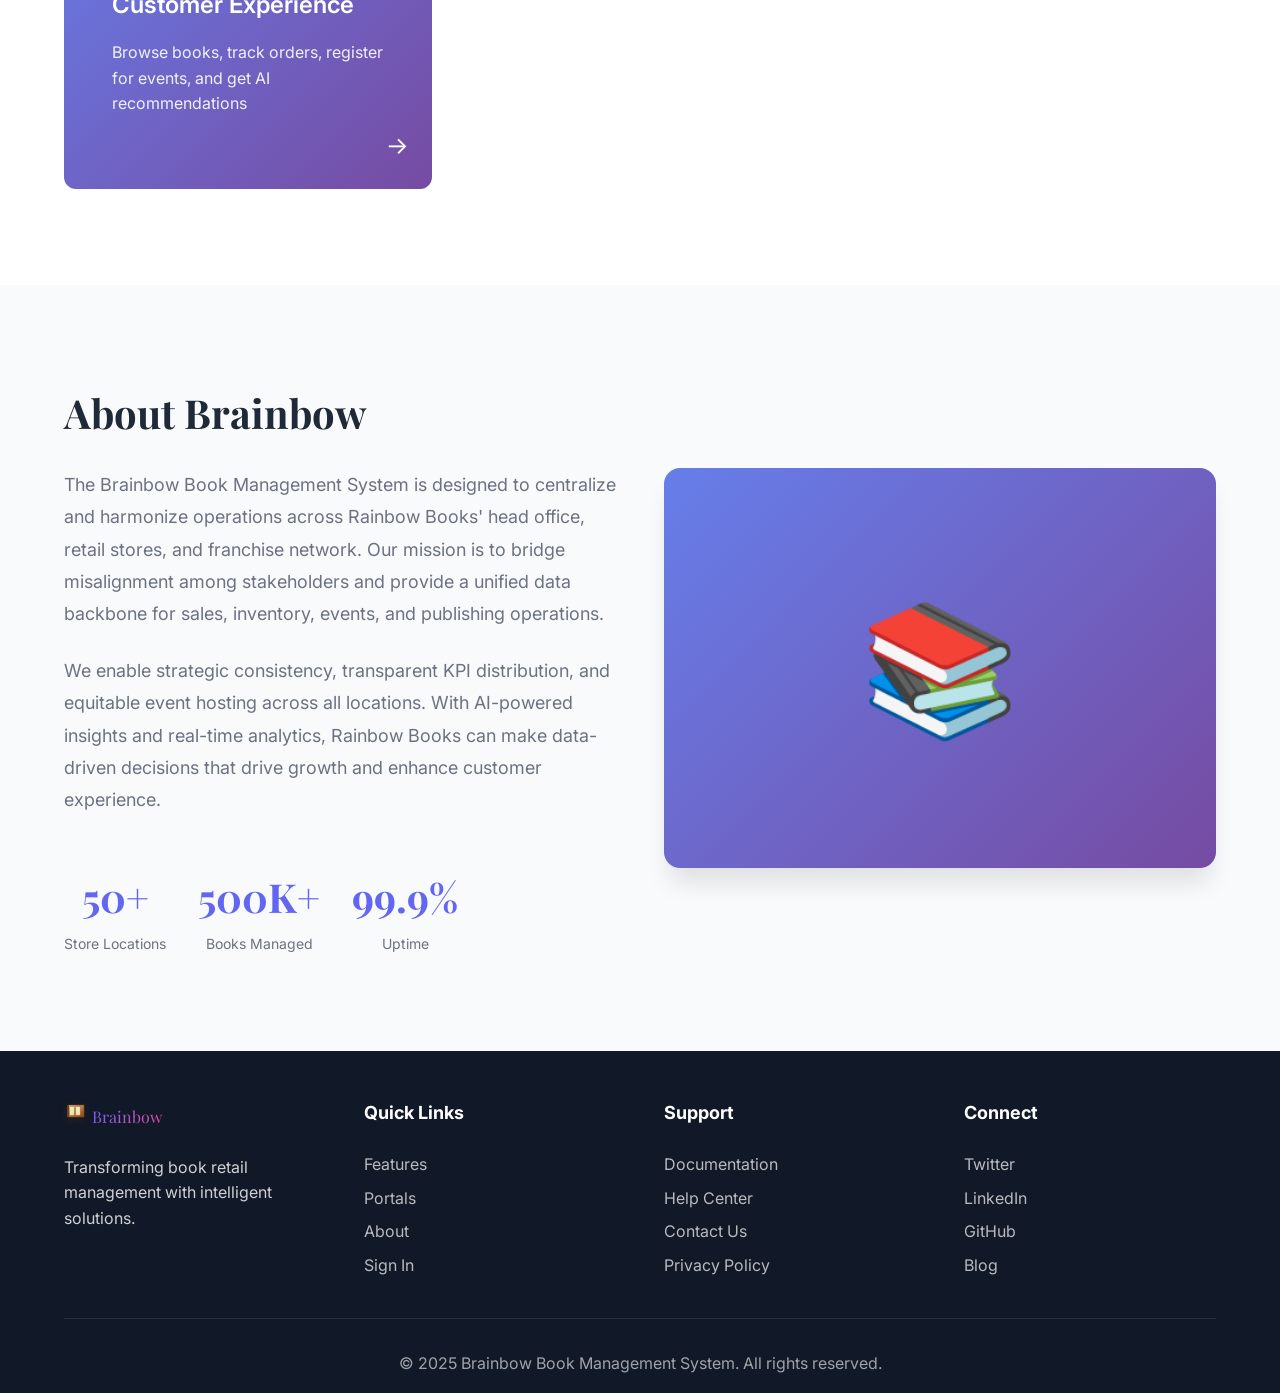
==== commit f17ea172: "feat: Replace rainbow icons with custom book icon and update customer portal for new users - Replace" ====
--- a/index.html
+++ b/index.html
@@ -15,7 +15,33 @@
         <div class="container">
             <div class="nav-brand">
                 <div class="logo">
-                    <span class="rainbow-icon">🌈</span>
+                    <svg class="book-icon" viewBox="0 0 24 24" width="24" height="24">
+                        <defs>
+                            <linearGradient id="bookGradient" x1="0%" y1="0%" x2="100%" y2="100%">
+                                <stop offset="0%" style="stop-color:#D2B48C;stop-opacity:1" />
+                                <stop offset="100%" style="stop-color:#8B4513;stop-opacity:1" />
+                            </linearGradient>
+                            <linearGradient id="pageGradient" x1="0%" y1="0%" x2="100%" y2="100%">
+                                <stop offset="0%" style="stop-color:#F5F5DC;stop-opacity:1" />
+                                <stop offset="100%" style="stop-color:#F0E68C;stop-opacity:1" />
+                            </linearGradient>
+                        </defs>
+                        <!-- Book cover -->
+                        <path d="M4 6 L20 6 L20 18 L4 18 Z" fill="url(#bookGradient)" stroke="#8B4513" stroke-width="0.5"/>
+                        <!-- Book spine -->
+                        <path d="M4 6 L4 18" stroke="#654321" stroke-width="2"/>
+                        <!-- Left page -->
+                        <path d="M6 8 L10 8 L10 16 L6 16 Z" fill="url(#pageGradient)" stroke="#D2B48C" stroke-width="0.3"/>
+                        <!-- Right page -->
+                        <path d="M12 8 L16 8 L16 16 L12 16 Z" fill="url(#pageGradient)" stroke="#D2B48C" stroke-width="0.3"/>
+                        <!-- Page lines -->
+                        <line x1="6" y1="10" x2="10" y2="10" stroke="#D2B48C" stroke-width="0.2" opacity="0.6"/>
+                        <line x1="6" y1="12" x2="10" y2="12" stroke="#D2B48C" stroke-width="0.2" opacity="0.6"/>
+                        <line x1="6" y1="14" x2="10" y2="14" stroke="#D2B48C" stroke-width="0.2" opacity="0.6"/>
+                        <line x1="12" y1="10" x2="16" y2="10" stroke="#D2B48C" stroke-width="0.2" opacity="0.6"/>
+                        <line x1="12" y1="12" x2="16" y2="12" stroke="#D2B48C" stroke-width="0.2" opacity="0.6"/>
+                        <line x1="12" y1="14" x2="16" y2="14" stroke="#D2B48C" stroke-width="0.2" opacity="0.6"/>
+                    </svg>
                     <span class="brand-text">Brainbow</span>
                 </div>
             </div>
@@ -204,7 +230,33 @@
             <div class="footer-content">
                 <div class="footer-section">
                     <div class="logo">
-                        <span class="rainbow-icon">🌈</span>
+                        <svg class="book-icon" viewBox="0 0 24 24" width="24" height="24">
+                            <defs>
+                                <linearGradient id="bookGradient" x1="0%" y1="0%" x2="100%" y2="100%">
+                                    <stop offset="0%" style="stop-color:#D2B48C;stop-opacity:1" />
+                                    <stop offset="100%" style="stop-color:#8B4513;stop-opacity:1" />
+                                </linearGradient>
+                                <linearGradient id="pageGradient" x1="0%" y1="0%" x2="100%" y2="100%">
+                                    <stop offset="0%" style="stop-color:#F5F5DC;stop-opacity:1" />
+                                    <stop offset="100%" style="stop-color:#F0E68C;stop-opacity:1" />
+                                </linearGradient>
+                            </defs>
+                            <!-- Book cover -->
+                            <path d="M4 6 L20 6 L20 18 L4 18 Z" fill="url(#bookGradient)" stroke="#8B4513" stroke-width="0.5"/>
+                            <!-- Book spine -->
+                            <path d="M4 6 L4 18" stroke="#654321" stroke-width="2"/>
+                            <!-- Left page -->
+                            <path d="M6 8 L10 8 L10 16 L6 16 Z" fill="url(#pageGradient)" stroke="#D2B48C" stroke-width="0.3"/>
+                            <!-- Right page -->
+                            <path d="M12 8 L16 8 L16 16 L12 16 Z" fill="url(#pageGradient)" stroke="#D2B48C" stroke-width="0.3"/>
+                            <!-- Page lines -->
+                            <line x1="6" y1="10" x2="10" y2="10" stroke="#D2B48C" stroke-width="0.2" opacity="0.6"/>
+                            <line x1="6" y1="12" x2="10" y2="12" stroke="#D2B48C" stroke-width="0.2" opacity="0.6"/>
+                            <line x1="6" y1="14" x2="10" y2="14" stroke="#D2B48C" stroke-width="0.2" opacity="0.6"/>
+                            <line x1="12" y1="10" x2="16" y2="10" stroke="#D2B48C" stroke-width="0.2" opacity="0.6"/>
+                            <line x1="12" y1="12" x2="16" y2="12" stroke="#D2B48C" stroke-width="0.2" opacity="0.6"/>
+                            <line x1="12" y1="14" x2="16" y2="14" stroke="#D2B48C" stroke-width="0.2" opacity="0.6"/>
+                        </svg>
                         <span class="brand-text">Brainbow</span>
                     </div>
                     <p>Transforming book retail management with intelligent solutions.</p>
--- a/styles.css
+++ b/styles.css
@@ -102,8 +102,16 @@
     color: var(--text-primary);
 }
 
-.rainbow-icon {
-    font-size: 1.75rem;
+.book-icon {
+    width: 24px;
+    height: 24px;
+    filter: drop-shadow(0 2px 4px rgba(139, 69, 19, 0.2));
+    transition: all 0.3s ease;
+}
+
+.book-icon:hover {
+    transform: scale(1.05);
+    filter: drop-shadow(0 4px 8px rgba(139, 69, 19, 0.3));
 }
 
 .brand-text {
@@ -170,7 +178,12 @@
     position: relative;
     padding: 8rem 0 6rem;
     overflow: hidden;
-    background: linear-gradient(135deg, #667eea 0%, #764ba2 100%);
+    background: 
+        linear-gradient(135deg, rgba(245, 245, 240, 0.95) 0%, rgba(250, 250, 245, 0.9) 100%),
+        url('data:image/svg+xml,<svg xmlns="http://www.w3.org/2000/svg" viewBox="0 0 1200 800"><defs><pattern id="book" patternUnits="userSpaceOnUse" width="1200" height="800"><rect width="1200" height="800" fill="%23f5f5f0"/><g opacity="0.1"><path d="M50 100 L1150 100 L1150 700 L50 700 Z" fill="none" stroke="%238B7355" stroke-width="2"/><path d="M50 100 L50 700" stroke="%238B7355" stroke-width="1"/><path d="M1150 100 L1150 700" stroke="%238B7355" stroke-width="1"/><path d="M50 200 L1150 200" stroke="%238B7355" stroke-width="0.5" opacity="0.3"/><path d="M50 300 L1150 300" stroke="%238B7355" stroke-width="0.5" opacity="0.3"/><path d="M50 400 L1150 400" stroke="%238B7355" stroke-width="0.5" opacity="0.3"/><path d="M50 500 L1150 500" stroke="%238B7355" stroke-width="0.5" opacity="0.3"/><path d="M50 600 L1150 600" stroke="%238B7355" stroke-width="0.5" opacity="0.3"/></g></pattern></defs><rect width="1200" height="800" fill="url(%23book)"/></svg>');
+    background-size: cover;
+    background-position: center;
+    background-attachment: fixed;
 }
 
 .hero-background {
@@ -180,9 +193,25 @@
     width: 100%;
     height: 100%;
     background: 
-        radial-gradient(circle at 20% 50%, rgba(255, 255, 255, 0.1) 0%, transparent 50%),
-        radial-gradient(circle at 80% 80%, rgba(255, 255, 255, 0.1) 0%, transparent 50%);
+        radial-gradient(circle at 15% 20%, rgba(139, 115, 85, 0.05) 0%, transparent 40%),
+        radial-gradient(circle at 85% 30%, rgba(139, 115, 85, 0.08) 0%, transparent 50%),
+        radial-gradient(circle at 20% 80%, rgba(139, 115, 85, 0.06) 0%, transparent 45%),
+        radial-gradient(circle at 80% 70%, rgba(139, 115, 85, 0.04) 0%, transparent 60%);
     z-index: 1;
+}
+
+.hero-background::before {
+    content: '';
+    position: absolute;
+    top: 0;
+    left: 0;
+    width: 100%;
+    height: 100%;
+    background: 
+        url('data:image/svg+xml,<svg xmlns="http://www.w3.org/2000/svg" viewBox="0 0 1200 800"><g opacity="0.2"><!-- Left side botanical branch --><path d="M50 200 Q150 150 250 200 Q350 180 450 200" stroke="%236B8E23" stroke-width="3" fill="none"/><circle cx="80" cy="190" r="4" fill="%236B8E23"/><circle cx="120" cy="185" r="3" fill="%236B8E23"/><circle cx="160" cy="180" r="2.5" fill="%236B8E23"/><circle cx="200" cy="185" r="3.5" fill="%236B8E23"/><circle cx="240" cy="190" r="2" fill="%236B8E23"/><circle cx="280" cy="195" r="3" fill="%236B8E23"/><circle cx="320" cy="190" r="2.5" fill="%236B8E23"/><circle cx="360" cy="185" r="4" fill="%236B8E23"/><circle cx="400" cy="190" r="3" fill="%236B8E23"/><circle cx="440" cy="195" r="2" fill="%236B8E23"/><!-- Right side flower --><circle cx="950" cy="180" r="25" fill="%23E6E6FA" stroke="%236B8E23" stroke-width="2"/><circle cx="950" cy="180" r="15" fill="%23F0E68C"/><circle cx="950" cy="180" r="8" fill="%23FFB6C1"/><path d="M950 200 Q960 220 950 240 Q940 220 950 200" stroke="%236B8E23" stroke-width="2" fill="%2398FB98"/><path d="M950 200 Q960 220 950 240 Q940 220 950 200" stroke="%236B8E23" stroke-width="2" fill="%2398FB98"/><!-- Bottom left foliage --><path d="M100 650 Q200 600 300 650 Q400 620 500 650" stroke="%236B8E23" stroke-width="2.5" fill="none"/><circle cx="130" cy="640" r="3" fill="%236B8E23"/><circle cx="170" cy="635" r="2.5" fill="%236B8E23"/><circle cx="210" cy="640" r="3.5" fill="%236B8E23"/><circle cx="250" cy="645" r="2" fill="%236B8E23"/><circle cx="290" cy="640" r="3" fill="%236B8E23"/><circle cx="330" cy="635" r="2.5" fill="%236B8E23"/><circle cx="370" cy="640" r="4" fill="%236B8E23"/><circle cx="410" cy="645" r="3" fill="%236B8E23"/><circle cx="450" cy="640" r="2" fill="%236B8E23"/><circle cx="490" cy="645" r="3.5" fill="%236B8E23"/><!-- Bottom right woven basket/roots --><path d="M800 700 Q900 680 1000 700 Q1100 720 1200 700" stroke="%238B4513" stroke-width="4" fill="none"/><path d="M820 710 Q840 700 860 710 Q880 720 900 710" stroke="%238B4513" stroke-width="2" fill="none"/><path d="M920 710 Q940 700 960 710 Q980 720 1000 710" stroke="%238B4513" stroke-width="2" fill="none"/><path d="M1020 710 Q1040 700 1060 710 Q1080 720 1100 710" stroke="%238B4513" stroke-width="2" fill="none"/></g></svg>');
+    background-size: cover;
+    background-position: center;
+    opacity: 0.7;
 }
 
 .hero .container {
@@ -194,29 +223,50 @@
     max-width: 800px;
     text-align: center;
     margin: 0 auto;
+    position: relative;
+    z-index: 3;
+}
+
+.hero-content::before {
+    content: '';
+    position: absolute;
+    top: -20px;
+    left: -20px;
+    right: -20px;
+    bottom: -20px;
+    background: rgba(255, 255, 255, 0.1);
+    border-radius: 20px;
+    backdrop-filter: blur(10px);
+    z-index: -1;
 }
 
 .hero-title {
     font-family: var(--font-heading);
     font-size: 3.5rem;
     font-weight: 700;
-    color: white;
+    color: #8B4513;
     margin-bottom: var(--spacing-md);
     line-height: 1.2;
+    text-shadow: 2px 2px 4px rgba(0, 0, 0, 0.1);
+    letter-spacing: -0.02em;
 }
 
 .gradient-text {
-    background: linear-gradient(135deg, #fbbf24, #f59e0b);
-    -webkit-background-clip: text;
-    -webkit-text-fill-color: transparent;
-    background-clip: text;
+    color: #A0522D;
+    text-shadow: 2px 2px 4px rgba(0, 0, 0, 0.15);
+    font-weight: 800;
 }
 
 .hero-subtitle {
     font-size: 1.25rem;
-    color: rgba(255, 255, 255, 0.9);
+    color: #2F4F4F;
     margin-bottom: var(--spacing-xl);
     line-height: 1.8;
+    font-weight: 500;
+    text-shadow: 1px 1px 2px rgba(0, 0, 0, 0.05);
+    max-width: 700px;
+    margin-left: auto;
+    margin-right: auto;
 }
 
 .hero-buttons {
@@ -224,6 +274,9 @@
     gap: var(--spacing-md);
     justify-content: center;
     flex-wrap: wrap;
+    margin-top: 2rem;
+    position: relative;
+    z-index: 4;
 }
 
 .btn {
@@ -238,23 +291,30 @@
 
 .btn-primary {
     background: white;
-    color: var(--primary-color);
+    color: #8B4513;
+    border: 2px solid #8B4513;
+    box-shadow: 0 4px 8px rgba(139, 69, 19, 0.2);
 }
 
 .btn-primary:hover {
+    background: #8B4513;
+    color: white;
     transform: translateY(-3px);
-    box-shadow: var(--shadow-xl);
+    box-shadow: 0 6px 12px rgba(139, 69, 19, 0.3);
 }
 
 .btn-secondary {
-    background: transparent;
+    background: white;
+    color: #2F4F4F;
+    border: 2px solid #4682B4;
+    box-shadow: 0 4px 8px rgba(70, 130, 180, 0.2);
+}
+
+.btn-secondary:hover {
+    background: #4682B4;
     color: white;
-    border: 2px solid white;
-}
-
-.btn-secondary:hover {
-    background: white;
-    color: var(--primary-color);
+    transform: translateY(-3px);
+    box-shadow: 0 6px 12px rgba(70, 130, 180, 0.3);
 }
 
 /* ===================================
@@ -712,20 +772,64 @@
     display: flex;
     align-items: center;
     justify-content: center;
-    background: linear-gradient(135deg, #667eea 0%, #764ba2 100%);
+    background: 
+        linear-gradient(135deg, rgba(245, 245, 240, 0.95) 0%, rgba(250, 250, 245, 0.9) 100%),
+        url('data:image/svg+xml,<svg xmlns="http://www.w3.org/2000/svg" viewBox="0 0 1200 800"><defs><pattern id="book" patternUnits="userSpaceOnUse" width="1200" height="800"><rect width="1200" height="800" fill="%23f5f5f0"/><g opacity="0.08"><path d="M50 100 L1150 100 L1150 700 L50 700 Z" fill="none" stroke="%238B7355" stroke-width="2"/><path d="M50 100 L50 700" stroke="%238B7355" stroke-width="1"/><path d="M1150 100 L1150 700" stroke="%238B7355" stroke-width="1"/><path d="M50 200 L1150 200" stroke="%238B7355" stroke-width="0.5" opacity="0.3"/><path d="M50 300 L1150 300" stroke="%238B7355" stroke-width="0.5" opacity="0.3"/><path d="M50 400 L1150 400" stroke="%238B7355" stroke-width="0.5" opacity="0.3"/><path d="M50 500 L1150 500" stroke="%238B7355" stroke-width="0.5" opacity="0.3"/><path d="M50 600 L1150 600" stroke="%238B7355" stroke-width="0.5" opacity="0.3"/></g></pattern></defs><rect width="1200" height="800" fill="url(%23book)"/></svg>');
+    background-size: cover;
+    background-position: center;
+    background-attachment: fixed;
     padding: var(--spacing-lg);
+    position: relative;
+}
+
+.login-page::before {
+    content: '';
+    position: absolute;
+    top: 0;
+    left: 0;
+    width: 100%;
+    height: 100%;
+    background: 
+        radial-gradient(circle at 20% 30%, rgba(139, 115, 85, 0.03) 0%, transparent 50%),
+        radial-gradient(circle at 80% 70%, rgba(139, 115, 85, 0.05) 0%, transparent 60%),
+        url('data:image/svg+xml,<svg xmlns="http://www.w3.org/2000/svg" viewBox="0 0 1200 800"><g opacity="0.1"><path d="M100 200 Q200 150 300 200 Q400 180 500 200" stroke="%236B8E23" stroke-width="2" fill="none"/><circle cx="120" cy="190" r="3" fill="%236B8E23"/><circle cx="180" cy="185" r="2" fill="%236B8E23"/><circle cx="240" cy="190" r="2.5" fill="%236B8E23"/><circle cx="300" cy="195" r="2" fill="%236B8E23"/><circle cx="360" cy="190" r="3" fill="%236B8E23"/><circle cx="420" cy="185" r="2.5" fill="%236B8E23"/><circle cx="480" cy="190" r="2" fill="%236B8E23"/><path d="M800 300 Q900 250 1000 300 Q1100 280 1200 300" stroke="%236B8E23" stroke-width="1.5" fill="none"/><circle cx="820" cy="290" r="2" fill="%236B8E23"/><circle cx="880" cy="285" r="1.5" fill="%236B8E23"/><circle cx="940" cy="290" r="2" fill="%236B8E23"/><circle cx="1000" cy="295" r="1.5" fill="%236B8E23"/><circle cx="1060" cy="290" r="2.5" fill="%236B8E23"/><circle cx="1120" cy="285" r="2" fill="%236B8E23"/><path d="M200 600 Q300 550 400 600 Q500 580 600 600" stroke="%236B8E23" stroke-width="2" fill="none"/><circle cx="220" cy="590" r="2.5" fill="%236B8E23"/><circle cx="280" cy="585" r="2" fill="%236B8E23"/><circle cx="340" cy="590" r="3" fill="%236B8E23"/><circle cx="400" cy="595" r="2" fill="%236B8E23"/><circle cx="460" cy="590" r="2.5" fill="%236B8E23"/><circle cx="520" cy="585" r="2" fill="%236B8E23"/><circle cx="580" cy="590" r="3" fill="%236B8E23"/></g></svg>');
+    background-size: cover;
+    background-position: center;
+    z-index: 1;
 }
 
 .login-container {
     max-width: 450px;
     width: 100%;
+    position: relative;
+    z-index: 2;
 }
 
 .login-card {
-    background: white;
+    background: rgba(255, 255, 255, 0.95);
     padding: var(--spacing-xl);
     border-radius: var(--radius-xl);
-    box-shadow: var(--shadow-xl);
+    box-shadow: 
+        0 20px 40px rgba(139, 69, 19, 0.1),
+        0 10px 20px rgba(139, 69, 19, 0.05),
+        inset 0 1px 0 rgba(255, 255, 255, 0.8);
+    backdrop-filter: blur(10px);
+    border: 1px solid rgba(139, 115, 85, 0.2);
+    position: relative;
+}
+
+.login-card::before {
+    content: '';
+    position: absolute;
+    top: 0;
+    left: 0;
+    right: 0;
+    bottom: 0;
+    background: 
+        radial-gradient(circle at 20% 20%, rgba(139, 115, 85, 0.02) 0%, transparent 50%),
+        radial-gradient(circle at 80% 80%, rgba(139, 115, 85, 0.03) 0%, transparent 50%);
+    border-radius: var(--radius-xl);
+    z-index: -1;
 }
 
 .login-header {
@@ -744,13 +848,17 @@
 }
 
 .login-header h2 {
+    font-family: var(--font-heading);
     font-size: 1.75rem;
-    color: var(--text-primary);
+    color: #8B4513;
     margin-bottom: 0.5rem;
+    text-shadow: 1px 1px 2px rgba(0, 0, 0, 0.1);
+    font-weight: 700;
 }
 
 .login-header p {
-    color: var(--text-secondary);
+    color: #2F4F4F;
+    font-weight: 500;
 }
 
 .form-group {
@@ -760,62 +868,71 @@
 .form-group label {
     display: block;
     margin-bottom: 0.5rem;
-    color: var(--text-primary);
-    font-weight: 500;
+    color: #8B4513;
+    font-weight: 600;
+    font-size: 0.95rem;
 }
 
 .form-group input,
 .form-group select,
 .form-group textarea {
     width: 100%;
-    padding: 0.75rem 1rem;
-    border: 1px solid var(--border-color);
+    padding: 0.875rem 1rem;
+    border: 2px solid rgba(139, 115, 85, 0.2);
     border-radius: var(--radius-md);
     font-size: 1rem;
     font-family: var(--font-body);
     transition: all 0.3s ease;
+    background: rgba(255, 255, 255, 0.9);
+    color: #2F4F4F;
+    font-weight: 500;
 }
 
 .form-group input:focus,
 .form-group select:focus,
 .form-group textarea:focus {
     outline: none;
-    border-color: var(--primary-color);
-    box-shadow: 0 0 0 3px rgba(99, 102, 241, 0.1);
+    border-color: #8B4513;
+    box-shadow: 0 0 0 3px rgba(139, 69, 19, 0.1);
+    background: white;
 }
 
 .btn-full {
     width: 100%;
     padding: 0.875rem;
-    background: var(--primary-color);
+    background: #8B4513;
     color: white;
-    border: none;
+    border: 2px solid #8B4513;
     border-radius: var(--radius-md);
     font-size: 1rem;
     font-weight: 600;
     cursor: pointer;
     transition: all 0.3s ease;
+    box-shadow: 0 4px 8px rgba(139, 69, 19, 0.2);
 }
 
 .btn-full:hover {
-    background: var(--primary-dark);
+    background: #A0522D;
+    border-color: #A0522D;
     transform: translateY(-2px);
-    box-shadow: var(--shadow-lg);
+    box-shadow: 0 6px 12px rgba(139, 69, 19, 0.3);
 }
 
 .login-footer {
     text-align: center;
     margin-top: var(--spacing-md);
-    color: var(--text-secondary);
+    color: #2F4F4F;
 }
 
 .login-footer a {
-    color: var(--primary-color);
+    color: #8B4513;
     text-decoration: none;
-    font-weight: 500;
+    font-weight: 600;
+    transition: all 0.3s ease;
 }
 
 .login-footer a:hover {
+    color: #A0522D;
     text-decoration: underline;
 }
 
@@ -824,14 +941,14 @@
     align-items: center;
     text-align: center;
     margin: var(--spacing-md) 0;
-    color: var(--text-light);
+    color: #8B7355;
 }
 
 .divider::before,
 .divider::after {
     content: '';
     flex: 1;
-    border-bottom: 1px solid var(--border-color);
+    border-bottom: 1px solid rgba(139, 115, 85, 0.3);
 }
 
 .divider span {
